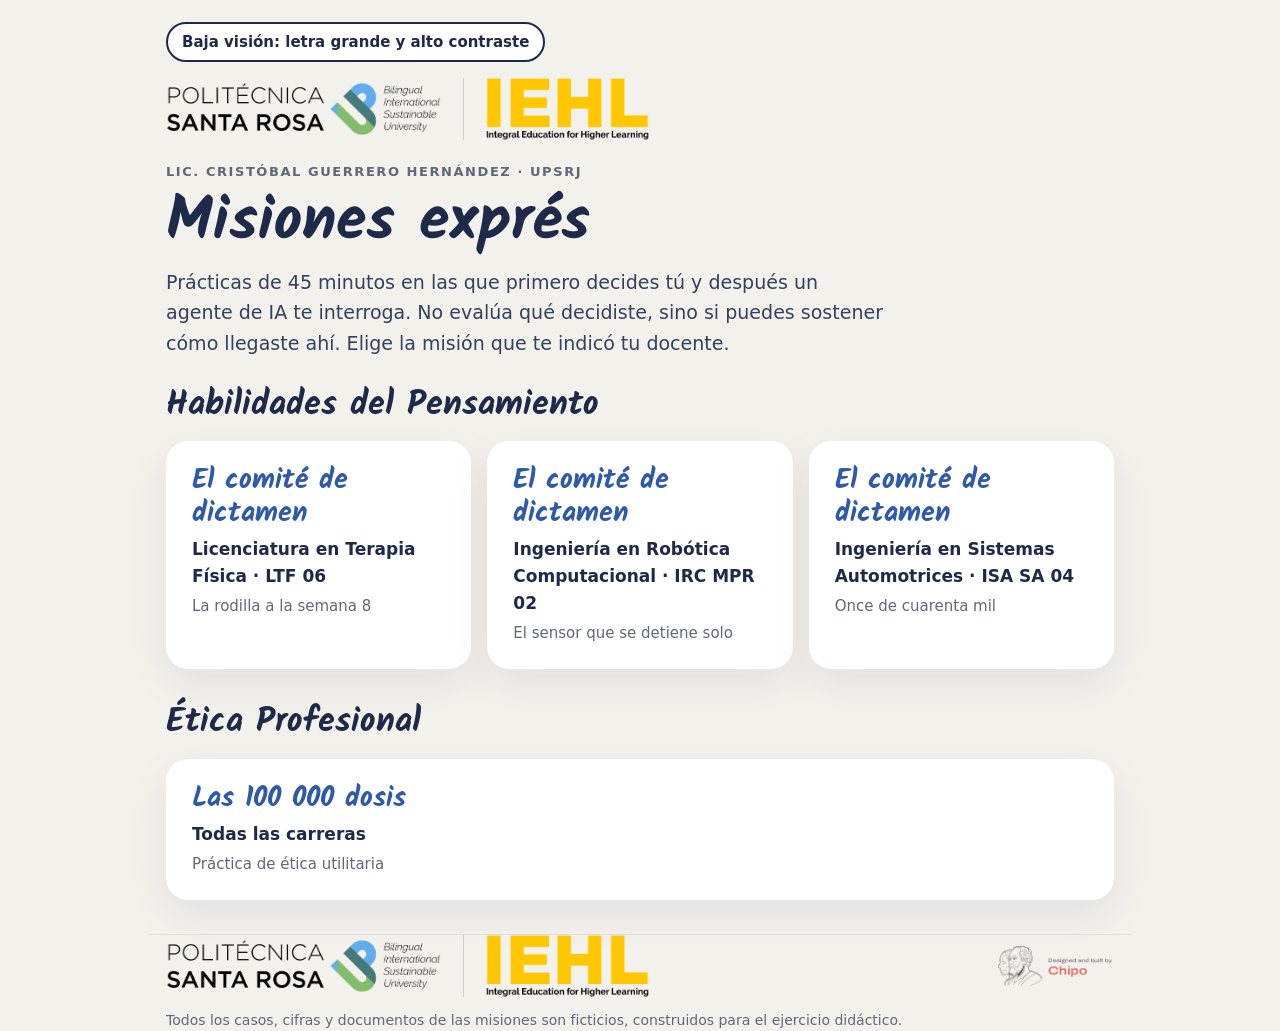
==== index.html @ fb1db751 "Fábrica de misiones exprés: motor, cuatro misiones y receptor de envíos Co-Authored-By: Claude Opus " ====
<!doctype html>
<html lang="es">
<head>
<meta charset="utf-8">
<meta name="viewport" content="width=device-width, initial-scale=1">
<title>Misiones exprés · UPSRJ</title>
<meta name="description" content="Misiones exprés de 45 minutos con agentes de IA para pensamiento crítico y ética. Lic. Cristóbal Guerrero Hernández, UPSRJ.">
<link rel="stylesheet" href="motor/mision.css">
<style>
.grid{display:grid;grid-template-columns:repeat(auto-fit,minmax(260px,1fr));gap:16px;margin:16px 0 34px}
.card{display:block;background:var(--card);border-radius:22px;box-shadow:var(--shadow);padding:22px 24px;text-decoration:none;color:var(--ink);border:2px solid transparent}
.card:hover,.card:focus{border-color:var(--blue)}
.card .t{font-family:'Kalam',cursive;font-size:28px;line-height:1.15;color:var(--blue)}
.card .p{font-weight:700;margin-top:6px}
.card .c{color:var(--muted);font-size:15px;margin-top:4px}
.as{font-family:'Kalam',cursive;font-size:34px;margin-top:20px}
body.bv .card{border-color:#fff}
</style>
</head>
<body>
<div class="wrap">
<header class="top">
  <div class="a11y" role="group" aria-label="Opciones de accesibilidad">
    <button type="button" data-a="bv" aria-pressed="false">Baja visión: letra grande y alto contraste</button>
  </div>
  <div class="logos"><img src="assets/logo_upsrj.png" alt="Universidad Politécnica de Santa Rosa Jáuregui"><img src="assets/logo_iehl.png" alt="IEHL · Integral Education for Higher Learning"></div>
  <div class="eyebrow">Lic. Cristóbal Guerrero Hernández · UPSRJ</div>
  <h1>Misiones exprés</h1>
  <p class="lead">Prácticas de 45 minutos en las que primero decides tú y después un agente de IA te interroga. No evalúa qué decidiste, sino si puedes sostener cómo llegaste ahí. Elige la misión que te indicó tu docente.</p>
</header>
<main id="lista"><p>Cargando…</p></main>
</div>
<footer class="wrap">
  <div class="foot">
    <div class="logos"><img src="assets/logo_upsrj.png" alt="Universidad Politécnica de Santa Rosa Jáuregui"><img src="assets/logo_iehl.png" alt="IEHL · Integral Education for Higher Learning"></div>
    <img class="firma" src="assets/firma_designed_by_chipo.png" alt="Designed and built by Chipo">
  </div>
  <p>Todos los casos, cifras y documentos de las misiones son ficticios, construidos para el ejercicio didáctico.</p>
</footer>
<script>
(function () {
  function get() { try { return JSON.parse(localStorage.getItem('misiones-a11y') || '{}'); } catch (e) { return {}; } }
  var st = get(), b = document.querySelector('[data-a="bv"]');
  if (st.bv) { document.body.classList.add('bv'); b.setAttribute('aria-pressed', 'true'); }
  b.addEventListener('click', function () {
    var on = !document.body.classList.contains('bv'); document.body.classList.toggle('bv', on); b.setAttribute('aria-pressed', on);
    st.bv = on; try { localStorage.setItem('misiones-a11y', JSON.stringify(st)); } catch (e) {}
  });
  fetch('catalogo.json', { cache: 'no-cache' }).then(function (r) { return r.json(); }).then(function (list) {
    var by = {};
    list.forEach(function (m) { (by[m.asignatura] = by[m.asignatura] || []).push(m); });
    var html = '';
    Object.keys(by).forEach(function (a) {
      html += '<h2 class="as">' + a + '</h2><div class="grid">' + by[a].map(function (m) {
        return '<a class="card" href="' + m.id + '/"><div class="t">' + m.titulo + '</div><div class="p">' + m.programa + (m.grupos ? ' · ' + m.grupos : '') + '</div><div class="c">' + m.caso + '</div></a>';
      }).join('') + '</div>';
    });
    document.getElementById('lista').innerHTML = html;
  }).catch(function () { document.getElementById('lista').innerHTML = '<p>No se pudo cargar la lista. Recarga la página.</p>'; });
})();
</script>
</body>
</html>
---- motor/mision.css ----
/* Motor de misiones exprés · UPSRJ · Designed and built by Chipo */
@font-face{font-family:'Kalam';font-weight:700;font-display:swap;src:url('../assets/fonts/kalam-latin-700-normal.woff2') format('woff2');}
:root{
  --ground:#F3F1EC; --card:#FFFFFF; --ink:#1E2A4A; --muted:#5F6879; --blue:#2E5AA8; --teal:#21857E; --tealbg:#E3F3F1;
  --line:#E2E0DA; --hatch:#EAF0FA; --warn:#FFF4B8; --green:#84BC6E; --yellow:#FEC700; --shadow:0 14px 40px rgba(30,42,74,.08);
  --fs:17px;
}
*{box-sizing:border-box;margin:0;padding:0}
body{background:var(--ground);color:var(--ink);font:var(--fs)/1.6 system-ui,-apple-system,"Segoe UI",Roboto,Helvetica,Arial,sans-serif;}
a{color:var(--blue)}
.wrap{max-width:980px;margin:0 auto;padding:0 16px}
header.top{padding:22px 0 8px}

/* barra de accesibilidad */
.a11y{display:flex;flex-wrap:wrap;gap:8px;margin-bottom:16px}
.a11y button{font:inherit;font-size:15px;font-weight:700;border:2px solid var(--ink);background:#fff;color:var(--ink);border-radius:999px;padding:6px 14px;cursor:pointer}
.a11y button[aria-pressed="true"]{background:var(--yellow);border-color:var(--ink)}

.logos{display:flex;align-items:center;flex-wrap:wrap;gap:22px;margin-bottom:22px}
.logos img{height:54px;width:auto;display:block}
.logos img+img{height:62px;padding-left:22px;border-left:1px solid rgba(30,42,74,.18)}
.eyebrow{font-weight:700;font-size:13px;letter-spacing:.12em;text-transform:uppercase;color:var(--muted)}
h1{font-family:'Kalam',cursive;font-weight:700;font-size:clamp(40px,6vw,62px);line-height:1.1;margin:6px 0 10px}
.lead{font-size:1.12em;color:#33405F;max-width:720px}
body.bv .lead{color:#fff}
.rule{margin:22px 0 6px;background:var(--warn);border-radius:16px;padding:16px 20px;display:flex;gap:14px;align-items:flex-start}
.rule b{display:block}
.fict{font-size:14px;color:var(--muted);margin-top:8px}

/* identidad */
.who{background:var(--card);border-radius:20px;box-shadow:var(--shadow);padding:18px 22px;margin:18px 0 0}
.who h2{font-size:20px;font-family:inherit;margin-bottom:4px}

/* pasos */
nav.steps{position:sticky;top:0;z-index:5;background:rgba(243,241,236,.94);backdrop-filter:blur(6px);border-bottom:1px solid var(--line);margin-top:18px}
nav.steps ol{list-style:none;display:flex;gap:6px;overflow-x:auto;padding:10px 0;scrollbar-width:none}
nav.steps a{display:flex;align-items:center;gap:8px;white-space:nowrap;text-decoration:none;color:var(--muted);font-weight:600;font-size:14px;padding:8px 12px;border-radius:999px}
nav.steps a .n{display:inline-grid;place-items:center;width:24px;height:24px;border-radius:50%;border:2px solid currentColor;font-size:12px}
nav.steps a.on{color:var(--ink);background:var(--card);box-shadow:var(--shadow)}
nav.steps a.done .n{background:var(--teal);border-color:var(--teal);color:#fff}
section.step{background:var(--card);border-radius:28px;box-shadow:var(--shadow);padding:34px clamp(18px,4vw,44px);margin:26px 0;scroll-margin-top:70px}
.stephead{display:flex;align-items:baseline;gap:14px;flex-wrap:wrap;margin-bottom:6px}
.stepnum{font-family:'Kalam',cursive;font-size:44px;color:var(--blue);line-height:1}
h2{font-family:'Kalam',cursive;font-weight:700;font-size:clamp(30px,4vw,40px);line-height:1.15}
.time{font-size:13px;font-weight:700;letter-spacing:.08em;text-transform:uppercase;color:var(--teal);background:var(--tealbg);padding:4px 10px;border-radius:999px}
.listen{margin-left:auto;font:inherit;font-size:14px;font-weight:700;border:2px solid var(--line);background:#fff;color:var(--ink);border-radius:999px;padding:4px 12px;cursor:pointer}
.stephead+p,.stephead+div p:first-child{margin-top:6px}
p+p{margin-top:12px}
h3{font-size:18px;margin:24px 0 8px}
.prompt{border-left:5px solid var(--teal);background:#F7FAF9;padding:16px 20px;border-radius:0 14px 14px 0;margin:16px 0;font-size:1.06em}
.video{position:relative;border-radius:20px;overflow:hidden;background:#F3F1EC;margin:18px 0;aspect-ratio:16/9}
.video video{width:100%;height:100%;display:block}
details{border:1px solid var(--line);border-radius:14px;padding:12px 18px;margin:14px 0;background:#FCFBF8}
details summary{cursor:pointer;font-weight:600}
details[open] summary{margin-bottom:10px}
.opts{display:grid;grid-template-columns:repeat(auto-fit,minmax(210px,1fr));gap:10px;margin:14px 0}
.opt{border:2px solid var(--ink);border-radius:12px;padding:12px 14px;display:flex;gap:12px;align-items:flex-start;background:#fff}
.opt .L{font-family:'Kalam',cursive;font-weight:700;color:var(--blue);font-size:26px;line-height:1;border:2px solid var(--blue);border-radius:50%;min-width:38px;height:38px;display:grid;place-items:center}
.btn{display:inline-flex;align-items:center;gap:8px;font:inherit;font-weight:700;border:0;border-radius:999px;padding:12px 20px;cursor:pointer;text-decoration:none;background:var(--ink);color:#fff;transition:transform .1s}
.btn:active{transform:scale(.98)}
.btn.alt{background:#fff;color:var(--ink);border:2px solid var(--ink)}
.btn.teal{background:var(--teal)}
.btn[disabled]{opacity:.45;cursor:not-allowed}
a.btn[aria-disabled="true"]{opacity:.45;pointer-events:none}
.row{display:flex;flex-wrap:wrap;gap:10px;margin:14px 0;align-items:center}
.timer{display:flex;align-items:center;gap:16px;flex-wrap:wrap;background:var(--hatch);border-radius:18px;padding:14px 18px;margin:16px 0}
.timer .clock{font-family:'Kalam',cursive;font-size:44px;font-weight:700;min-width:120px;color:var(--blue)}
.res{display:grid;gap:12px;margin:12px 0}
.res div{border:1px solid var(--line);border-radius:14px;padding:14px 16px;overflow-wrap:anywhere;min-width:0}
.res b{display:block}
label.q{display:block;font-weight:700;margin:18px 0 6px}
.hint{font-weight:400;color:var(--muted);font-size:15px;display:block}
textarea,input[type=text],input[type=number],select{width:100%;font:inherit;border:2px solid var(--line);border-radius:12px;padding:10px 12px;background:#fff;color:var(--ink)}
textarea{min-height:92px;resize:vertical}
textarea:focus,input:focus,select:focus{outline:3px solid var(--yellow);border-color:var(--blue)}
.cols{display:grid;grid-template-columns:repeat(auto-fit,minmax(200px,1fr));gap:12px}
.radios{display:flex;flex-wrap:wrap;gap:8px}
.radios label{border:2px solid var(--line);border-radius:999px;padding:6px 14px;cursor:pointer;font-weight:600}
.radios input{margin-right:6px}
.radios label:has(input:checked){border-color:var(--blue);background:var(--hatch)}
.gate{background:var(--warn);border-radius:14px;padding:12px 16px;margin:12px 0}
pre.out{white-space:pre-wrap;background:#F7F6F2;border-radius:14px;padding:16px;font:14px/1.5 ui-monospace,Menlo,Consolas,monospace;max-height:340px;overflow:auto}
.voices{display:grid;grid-template-columns:repeat(auto-fit,minmax(220px,1fr));gap:12px;margin:14px 0}
.voices div{border-radius:16px;padding:14px 16px;background:var(--hatch)}
.voices b{display:block;font-family:'Kalam',cursive;font-size:22px;color:var(--blue)}
.ok{color:var(--teal);font-weight:700}
.err{color:#A3261B;font-weight:700}
.status{font-size:15px}
table{border-collapse:collapse;width:100%;font-size:15px;margin-top:10px}
th,td{border:1px solid var(--line);padding:8px 10px;text-align:left;vertical-align:top}
th{background:#F7F6F2}
td.num,th.num{text-align:right;white-space:nowrap}
.tablewrap{overflow-x:auto}
.reparto td input{max-width:140px;text-align:right}
.total{font-weight:700;margin-top:8px}
.simple-only{display:none}
footer{padding:28px 16px 50px;color:var(--muted);font-size:14px;border-top:1px solid var(--line);margin-top:10px}
.foot{display:flex;flex-wrap:wrap;align-items:center;justify-content:space-between;gap:20px;margin-bottom:12px}
.foot .logos{margin:0}
.firma{height:40px;width:auto;opacity:.75}

/* Español simplificado: muestra los textos breves y oculta los largos */
body.simple .simple-only{display:block}
body.simple .full-only{display:none}

/* Baja visión: letra grande, alto contraste, sin sombras */
body.bv{--fs:21px;--ground:#000;--card:#000;--ink:#FFFFFF;--muted:#E6E6E6;--blue:#FFE600;--teal:#7CF5E8;--tealbg:#003A36;--line:#FFFFFF;--hatch:#1A1A1A;--warn:#FFE600;--shadow:none}
body.bv .rule,body.bv .gate{color:#000}
body.bv .rule b,body.bv .gate b{color:#000}
body.bv a{color:#FFE600}
body.bv nav.steps{background:#000}
body.bv .opt,body.bv textarea,body.bv input,body.bv select,body.bv .a11y button,body.bv .listen,body.bv .btn.alt,body.bv details,body.bv pre.out,body.bv th,body.bv .prompt{background:#000;color:#fff;border-color:#fff}
body.bv .btn{background:#FFE600;color:#000}
body.bv .a11y button[aria-pressed="true"]{background:#FFE600;color:#000}
body.bv .logos{background:#fff;border-radius:12px;padding:8px 12px;display:inline-flex}
body.bv .firma{background:#fff;border-radius:8px;padding:4px;opacity:1}
body.bv section.step,body.bv .who{border:2px solid #fff}

@media (max-width:600px){ .logos{gap:14px} .logos img{height:40px} .logos img+img{height:46px;padding-left:14px} :root{--fs:16px} body.bv{--fs:19px} }
@media print{ nav.steps,.a11y,.listen,.btn{display:none} section.step{box-shadow:none;border:1px solid #ccc} }
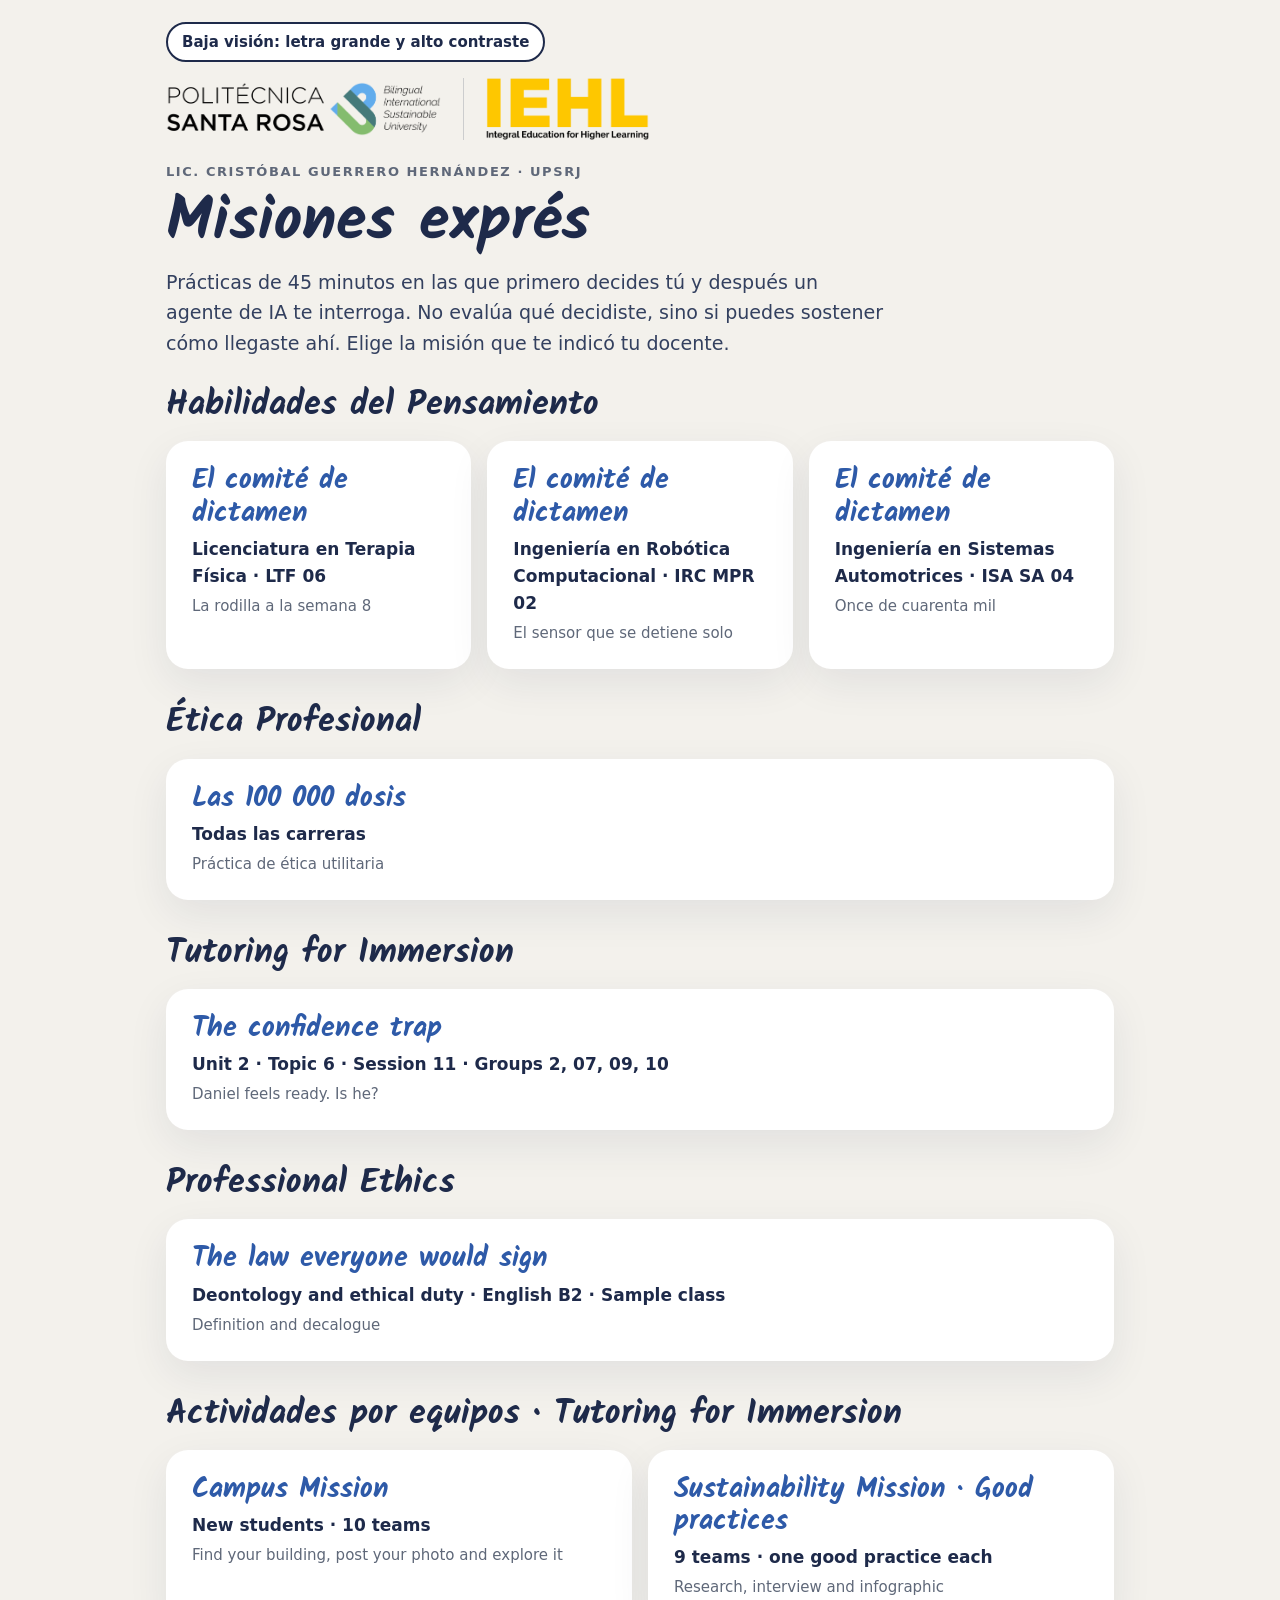
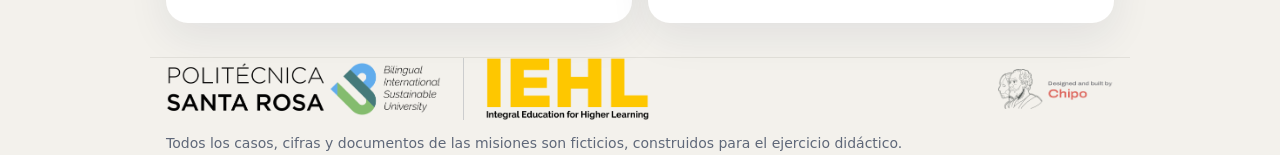
==== commit 80650d29: "Registro central del proyecto (PROYECTO.md) y actividades por equipos en la portada Co-Authored-By: " ====
--- a/index.html
+++ b/index.html
@@ -52,7 +52,7 @@
     var html = '';
     Object.keys(by).forEach(function (a) {
       html += '<h2 class="as">' + a + '</h2><div class="grid">' + by[a].map(function (m) {
-        return '<a class="card" href="' + m.id + '/"><div class="t">' + m.titulo + '</div><div class="p">' + m.programa + (m.grupos ? ' · ' + m.grupos : '') + '</div><div class="c">' + m.caso + '</div></a>';
+        return '<a class="card" href="' + (m.url || m.id + '/') + '"><div class="t">' + m.titulo + '</div><div class="p">' + m.programa + (m.grupos ? ' · ' + m.grupos : '') + '</div><div class="c">' + m.caso + '</div></a>';
       }).join('') + '</div>';
     });
     document.getElementById('lista').innerHTML = html;
--- a/motor/mision.css
+++ b/motor/mision.css
@@ -99,6 +99,17 @@
 .foot .logos{margin:0}
 .firma{height:40px;width:auto;opacity:.75}
 
+/* palabras clave, cita y lista numerada */
+.chips{display:flex;flex-wrap:wrap;gap:10px;margin:10px 0 6px}
+.chip{border:2px solid var(--blue);border-radius:14px;padding:8px 14px;background:var(--hatch);line-height:1.25}
+.chip b{display:block;font-family:'Kalam',cursive;font-size:22px;color:var(--blue)}
+.chip small{display:block;font-size:13px;color:var(--muted);max-width:200px}
+blockquote.cita{border-left:5px solid var(--yellow);padding:10px 18px;margin:14px 0;font-style:italic;background:#FFFBEA;border-radius:0 12px 12px 0}
+ol.lista{margin:6px 0 0 30px;display:grid;gap:8px}
+ol.lista li::marker{font-family:'Kalam',cursive;font-weight:700;color:var(--blue);font-size:20px}
+.sr{position:absolute;width:1px;height:1px;overflow:hidden;clip:rect(0 0 0 0)}
+body.bv .chip,body.bv blockquote.cita{background:#000;color:#fff;border-color:#FFE600}
+
 /* Español simplificado: muestra los textos breves y oculta los largos */
 body.simple .simple-only{display:block}
 body.simple .full-only{display:none}
